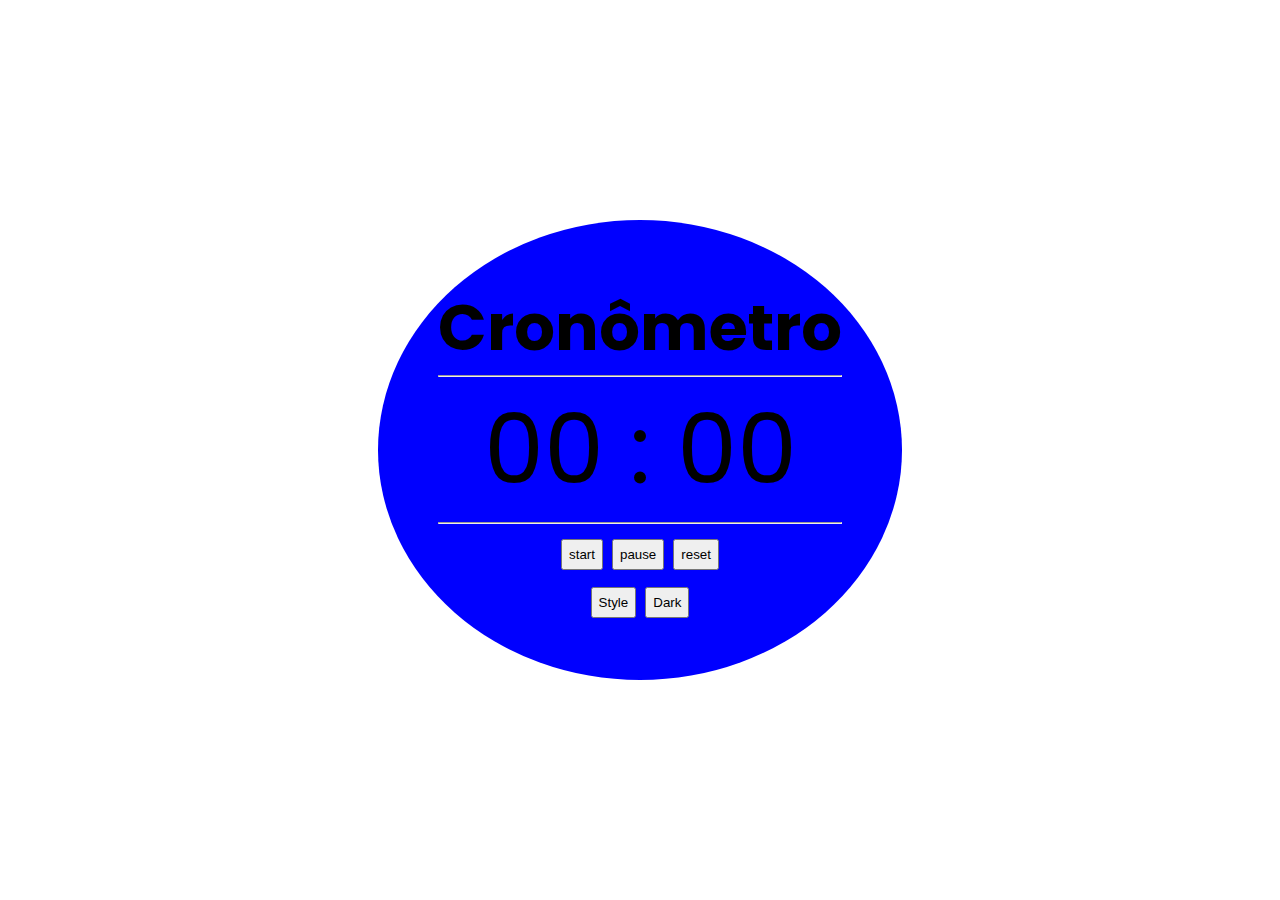
==== cron.html @ e89e73d1 "c.." ====
<!DOCTYPE html>
<html lang="pt-BR">

<head>
    <meta charset="UTF-8">
    <meta http-equiv="X-UA-Compatible" content="IE=edge">
    <meta name="viewport" content="width=device-width, initial-scale=1.0">
    <link rel="stylesheet" href="/cron.css">
    <script src="/cron.js" defer></script>
    <title>Pomodoro Time</title>
</head>

<body>
    <div id="contains">
        <h1>Cronômetro</h1>
        <hr>
        <div id="minutes">
            <span id="minute">00</span>
            :
            <span id="second">00</span>
        </div>
        <hr>
            <button class="btns" id="start">start</button>
            <button class="btns" id="pause">pause</button>
            <button class="btns" id="reset">reset</button>
            <br>
            <button class="btns" id="types">Style</button>
            <button class="btns" id="darkModal">Dark</button>
    </div>
</body>

</html>
---- cron.css ----
@import url('https://fonts.googleapis.com/css2?family=Poppins:wght@500&family=Righteous&display=swap');

*
{
    margin: 0;
    padding: 0;
    box-sizing: border-box; 
} 
body
{
    display: flex;
    justify-content: center;
    align-items: center;
    min-height: 100vh;
    font-family: 'Poppins', sans-serif;
    font-size: 2em;
}

#contains
{
    position: relative;
    justify-content: center;
    align-items: center;
    text-align: center;
    background: blue;
    border-radius: 50%;
    padding: 60px; 
}
#minutes
{
    font-size: 3em;
}
.btns
{
    padding: 6px;
    
}
.btns:nth-child(1)
{

}
.btns:nth-child(2)
{
    
}
.btns:nth-child(3)
{
    
}
.btns:nth-child(4)
{
    
}
.btns:nth-child(5)
{
    
}
#types.modal
{
    
}
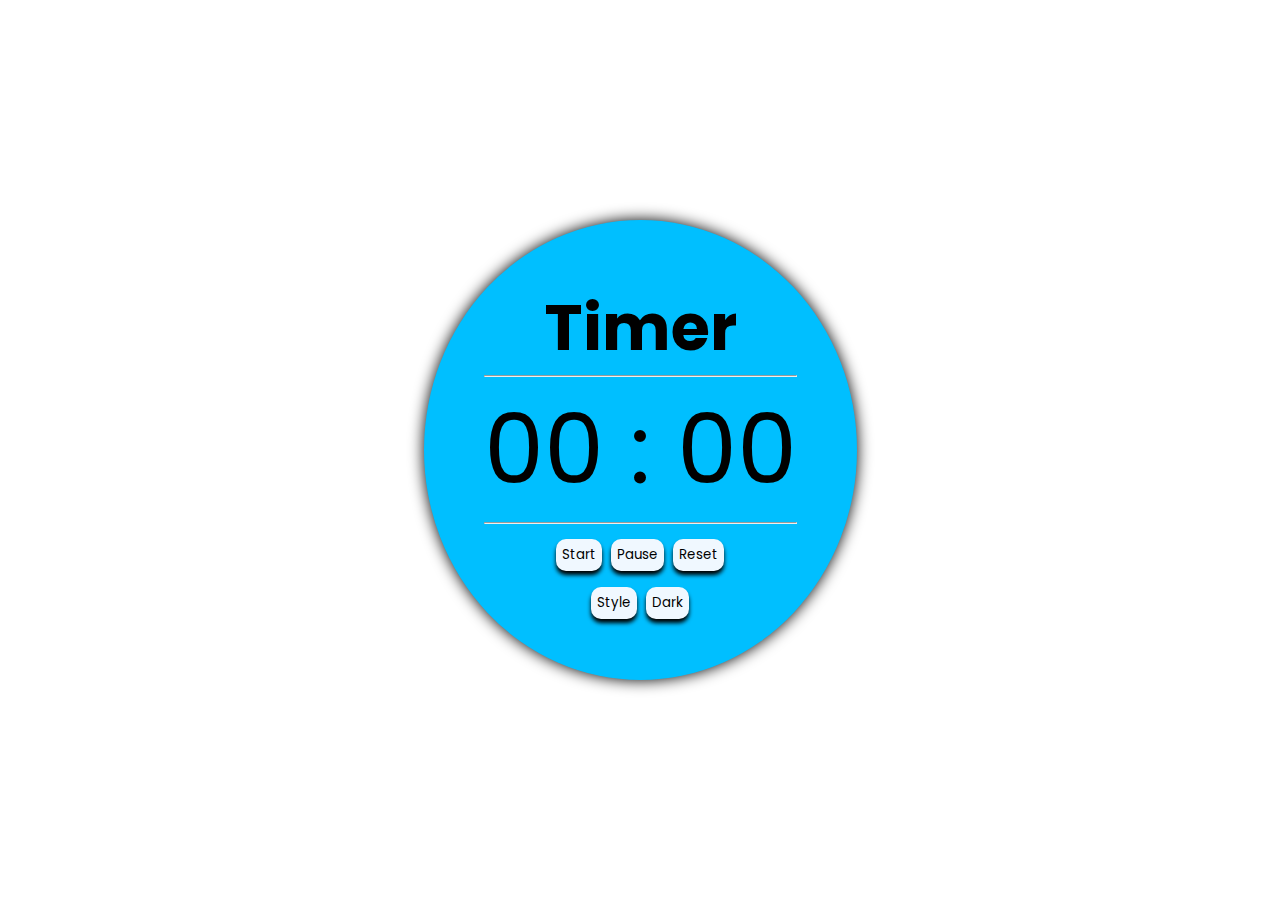
==== commit 2cc9b50e: "some.." ====
--- a/cron.html
+++ b/cron.html
@@ -5,14 +5,15 @@
     <meta charset="UTF-8">
     <meta http-equiv="X-UA-Compatible" content="IE=edge">
     <meta name="viewport" content="width=device-width, initial-scale=1.0">
-    <link rel="stylesheet" href="/cron.css">
+    <link rel="stylesheet" href="./cron.css">
     <script src="/cron.js" defer></script>
-    <title>Pomodoro Time</title>
+    <script src="./btnDark.js" defer></script>
+    <title>Timer</title>
 </head>
-
+<!-- INGLÊS OU PORTUGUES PARÇA -->
 <body>
-    <div id="contains">
-        <h1>Cronômetro</h1>
+    <div id="container">
+        <h1>Timer</h1>
         <hr>
         <div id="minutes">
             <span id="minute">00</span>
@@ -20,13 +21,21 @@
             <span id="second">00</span>
         </div>
         <hr>
-            <button class="btns" id="start">start</button>
-            <button class="btns" id="pause">pause</button>
-            <button class="btns" id="reset">reset</button>
+            <button class="btns" id="start">Start</button>
+            <button class="btns" id="pause">Pause</button>
+            <button class="btns" id="reset">Reset</button>
             <br>
-            <button class="btns" id="types">Style</button>
-            <button class="btns" id="darkModal">Dark</button>
+            <button class="btns" id="styleMode">Style</button>
+            <button class="btns" id="darkMode">Dark</button>
     </div>
+
+<!-- <script src="https://cdn.jsdelivr.net/npm/darkmode-js@1.5.7/lib/darkmode-js.min.js"></script>
+<script>
+  function addDarkmodeWidget() {
+    new Darkmode().showWidget();
+  }
+  window.addEventListener('load', addDarkmodeWidget);
+</script> -->
 </body>
 
 </html>--- a/cron.css
+++ b/cron.css
@@ -5,6 +5,7 @@
     margin: 0;
     padding: 0;
     box-sizing: border-box; 
+    font-family: 'Poppins', sans-serif;
 } 
 body
 {
@@ -12,19 +13,19 @@
     justify-content: center;
     align-items: center;
     min-height: 100vh;
-    font-family: 'Poppins', sans-serif;
     font-size: 2em;
 }
-
-#contains
+#container
 {
     position: relative;
     justify-content: center;
     align-items: center;
     text-align: center;
-    background: blue;
+    background:#00BFFF;
     border-radius: 50%;
+    box-shadow: 0 0 15px ;
     padding: 60px; 
+    transition: 0.5s;
 }
 #minutes
 {
@@ -32,30 +33,31 @@
 }
 .btns
 {
+    box-shadow: 0 4px 4px ;
+    border-radius: 25px;
+    border: none;
+    cursor: pointer;
     padding: 6px;
-    
+    border-radius:10px;
+    background: #F0F8FF;
 }
-.btns:nth-child(1)
+/*Dark modal*/
+.dark
 {
+    background-color: #161527;   
+    transition: 0.5s;
+}
+.dark #container
+{
+    background-color: #1c1c1c;
+    color: #08ff12;
+    transition: 0.5s;
+}
+.dark .btns
+{
+    box-shadow: 0 4px 4px #08ff12;
+    background: #383852;
+    color: #08ff12;
+    transition: 0.5s;
+}
 
-}
-.btns:nth-child(2)
-{
-    
-}
-.btns:nth-child(3)
-{
-    
-}
-.btns:nth-child(4)
-{
-    
-}
-.btns:nth-child(5)
-{
-    
-}
-#types.modal
-{
-    
-}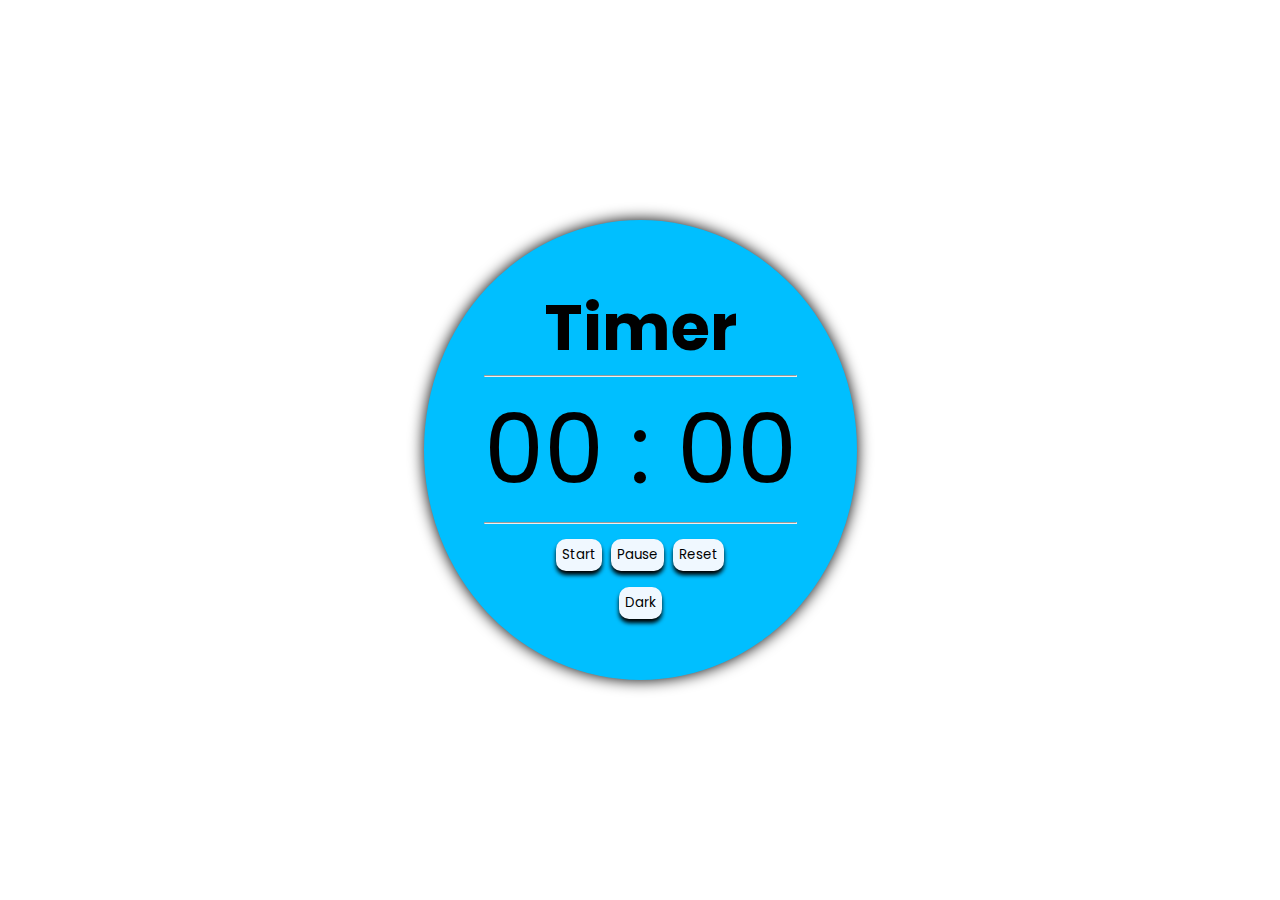
==== commit 2afba9df: "m" ====
--- a/cron.html
+++ b/cron.html
@@ -25,17 +25,8 @@
             <button class="btns" id="pause">Pause</button>
             <button class="btns" id="reset">Reset</button>
             <br>
-            <button class="btns" id="styleMode">Style</button>
             <button class="btns" id="darkMode">Dark</button>
     </div>
-
-<!-- <script src="https://cdn.jsdelivr.net/npm/darkmode-js@1.5.7/lib/darkmode-js.min.js"></script>
-<script>
-  function addDarkmodeWidget() {
-    new Darkmode().showWidget();
-  }
-  window.addEventListener('load', addDarkmodeWidget);
-</script> -->
 </body>
 
 </html>--- a/cron.css
+++ b/cron.css
@@ -41,7 +41,7 @@
     border-radius:10px;
     background: #F0F8FF;
 }
-/*Dark modal*/
+/*Dark mode*/
 .dark
 {
     background-color: #161527;   
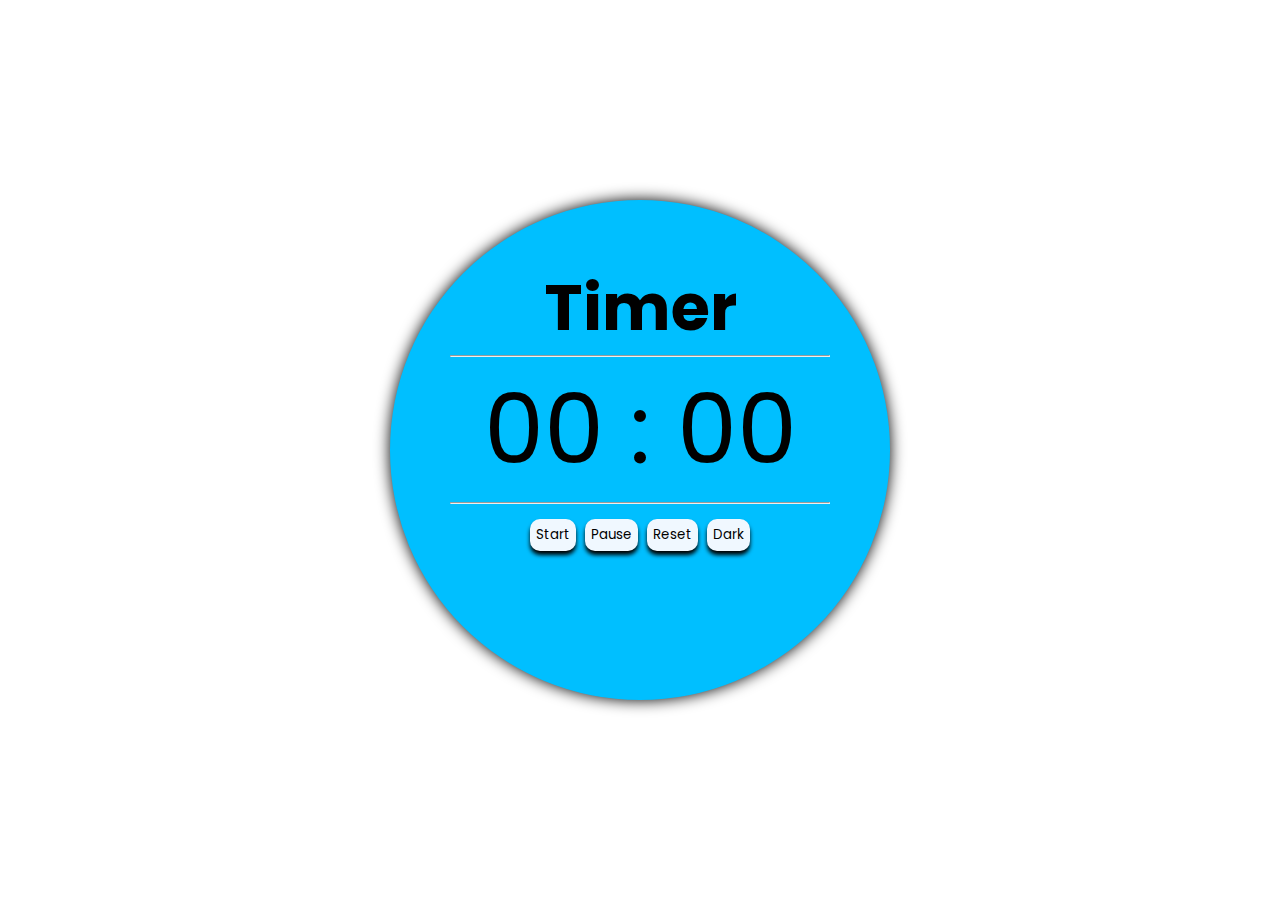
==== commit 9fe32b59: "n" ====
--- a/cron.html
+++ b/cron.html
@@ -24,7 +24,6 @@
             <button class="btns" id="start">Start</button>
             <button class="btns" id="pause">Pause</button>
             <button class="btns" id="reset">Reset</button>
-            <br>
             <button class="btns" id="darkMode">Dark</button>
     </div>
 </body>
--- a/cron.css
+++ b/cron.css
@@ -17,7 +17,6 @@
 }
 #container
 {
-    position: relative;
     justify-content: center;
     align-items: center;
     text-align: center;
@@ -25,6 +24,8 @@
     border-radius: 50%;
     box-shadow: 0 0 15px ;
     padding: 60px; 
+    width: 500px;
+    height: 500px;
     transition: 0.5s;
 }
 #minutes
